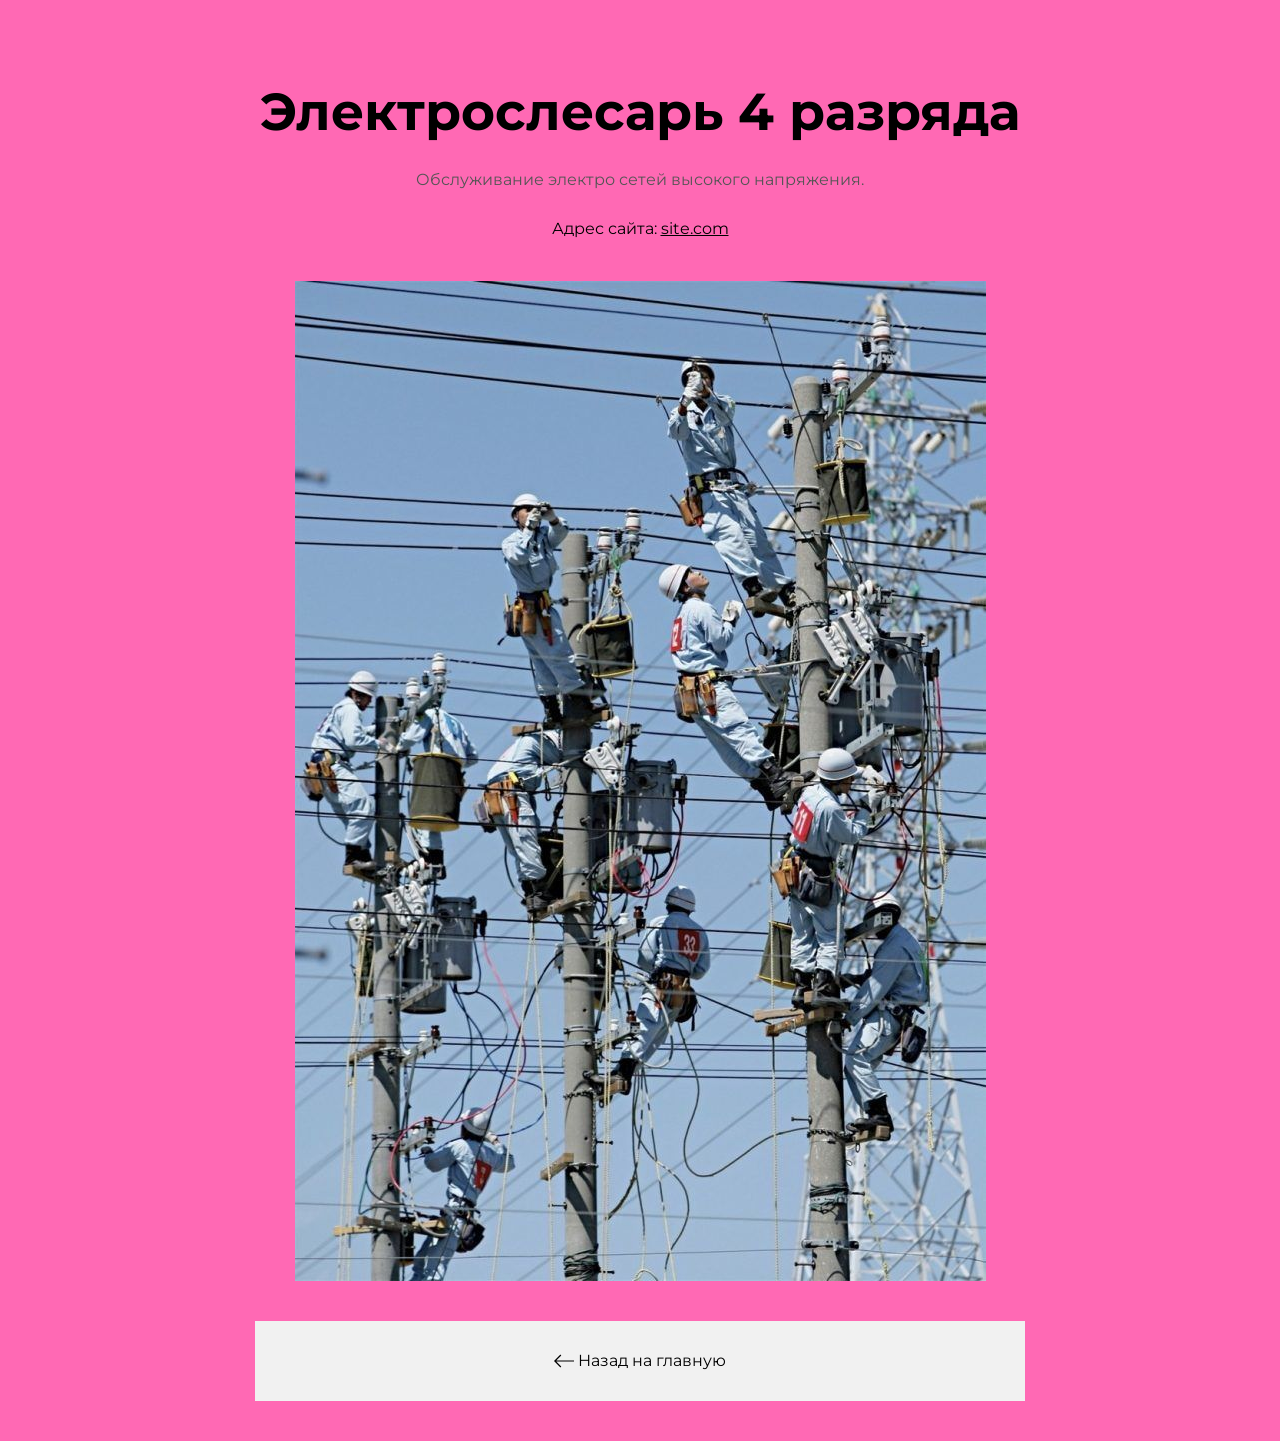
==== panto.html @ 3bef08d6 "Add files via upload" ====
<!DOCTYPE html>
<html lang="en">
<head>
    <meta charset="UTF-8">
    <meta name="viewport" content="width=device-width, initial-scale=1.0">
    <title>Электро слесарь 4 разряда</title>
    
     <link rel="stylesheet" href="./css/reset.css"/>
        <Link rel="stylesheet" href="./css/main.css"/>
         <Link rel="stylesheet" href="./css/media.css"/>

         <link rel="icon" type="image/x-icon" href="./img/favicons/favicon.svg">
        <link rel="apple-touch-icon" sizes="180x180" href="./img/favicons/apple-touch-icon.png">
</head>
<body>
   <article class="inner-page">
    <div class="container">
        <div class="inner-page-details">
<h1 class="inner-page-title">Электрослесарь 4 разряда</h1>

<div class="inner-page-text">
<p>Обслуживание электро сетей высокого напряжения.
</p>
<p class="inner-page-link">Адрес сайта: <a href="html://new.poiuytrewq107.ru" target="_blank"> site.com</a></p>
      
</div>

  </div>
<img class="inner-page-img" src="./img/projects/1.jpg" srcset="./img/projects/project-panto-full@2x.jpg 2x" alt=" Сайт магазина мебели">

<a href="./index.html" class="inner-page-backlink"> 
    <img src="./img/icons/arrow-left.svg " alt=" Назад на главную">
   Назад на главную
</a>


</div>
</article>

</body>
</html>
---- css/main.css ----
@import url('https://fonts.googleapis.com/css2?family=Montserrat:ital,wght@0,100..900;1,100..900&display=swap');
/*base*/
html {
  scroll-behavior: smooth;
}
body{
   font-family: "Montserrat", sans-serif;
  font-optical-sizing: auto;
  font-weight: 400;
  font-style: normal;
    background-color: hotpink;
    
}
.none {
  display:  none !important;
}
.container {
 
max-width: 1200px;
    margin: 0 auto;
    padding: 0 15px;
}
/*header*/
.header{ position: relative;
  overflow: hidden;
    padding-top: 80px;
    padding-bottom: 80px;
    border-bottom-right-radius: 100px;
    background: #252525 linear-gradient(158deg, #2f2f2f 0%, #202020 100%);
  color: #fff; 
}
.header .container {
  position: relative;
  z-index: 9;
}
.header-video{
  position: absolute;
  top: 0;
  left: 0;
  width: 100%;
  height: 100%;
  object-fit: cover;
  object-position: center;
  opacity: 0.5;
}
.header-row{
  display:flex ;
  flex-direction: row;
  align-items: center;
  column-gap: 60px;
}
.header-img{
border-radius: 80px;
}
.header-title{
  margin-bottom: 10px;
  font-weight: 700px;
  font-size: 60px;
}
.header-text{
  margin-bottom: 20px;
  font-size: 26px;
  font-weight: 300;
}
.header-btns{
  display: flex;
  column-gap: 20px;
}
.btn{
  height: 48px;
  padding-top: 15px;
  padding-left: 25px;
  padding-right: 25px;
  background-color: black;
  border-radius: 8px;
  color: #fff;
  line-height: 1;
  transition: 1s;

}
.btn:hover{background-color:chartreuse ;}
.btn-outline{
  height: 48px;
  padding-top: 15px;
  padding-left: 25px;
  padding-right: 25px;
  border: 1px solid #3B3B3B;
  border-radius: 8px;
  color: #fff;
  line-height: 1;
  transition: 1s;
}
.btn-outline:hover{
  border-color: chartreuse;
}

/*portfolio*/
.portfolio{
  padding: 80px 0;
}
.portfolio-title{
  margin-bottom: 65px;
  font-size: 52px;
  font-weight: 700px;
  text-align: center;
}

.projects{
  
  display: flex;
  flex-direction: column;
  row-gap: 70px;
  align-items: center;
}

.project{
text-align: center;
}
.project-img{
  margin-bottom: 30px;
  border-radius: 30px;
transition: opacity 0.5s ease-in;
}
.project-img:hover {
  opacity: 0.8;
}
.project-title{
  font-size: 22px;

}
.project-title a {
  color: #000;
  text-decoration: underline;
}
/*Contacts*/

.contacts {
  padding: 80px 0;
  background-color: #252525;
  border-top-left-radius: 100px;
  color: #fff;
}
.contacts-title {
  margin-bottom: 65px;
  font-size: 52px;
  font-weight: 700;
  text-align: center;
}
.massangers {
  display: flex;
  column-gap: 30px;
  flex-wrap: wrap;
  row-gap: 30px;
}
.massanger {
  flex-grow: 1;
  display: flex;
  column-gap: 15px;
  align-items: center;
  padding: 46px 20px;
  border-radius: 20px;
  border: 1px solid blue;
  color: #fff;
  font-size: 20px;
  transition:  background-color  0.5s ease-in;
}
.massanger:hover {
  background-color: #1E1E1E;
}

/*footer*/
.footer{
  padding: 30px 0;
background-color: #1E1E1E ;
color: #5D5D5D;
}
.footer a {
color: brown;
}
.footer-inner{
  text-align: center;
font-size:  15px;
}
.footer-inner p+p {
margin-top: 15px;
}
/*inner-page*/
.inner-page {
  padding: 80px 0px 40px;
}
.inner-page-details {
  display: flex;
  flex-direction: column;
  row-gap: 25px;
  align-items: center;
margin-bottom: 40px;
text-align: center;
}
.inner-page-title{
  font-size: 52px;
  font-weight: 700;
}
.inner-page-text {
  display: flex;
  flex-direction: column;
  row-gap: 25px; 
max-width: 570px;
color: #555555;
line-height: 1.5;
}
.inner-page-link{
color: #000;
}
.inner-page-link a {
  color: #000;
  text-decoration: underline;
}
.inner-page-img{
  display: block;
  margin: 0 auto;
  margin-bottom: 40px;
}
.inner-page-backlink{
display: block; 
max-width: 770px;
 padding: 30px;
 margin: 0 auto;
background-color: #f1f1f1;
text-align: center;
color: #000;
transition: all 0.5s ease-in;
}
.inner-page-backlink:hover{
  background-color: burlywood;
}
---- css/media.css ----
@media (max-width: 1080px){

    .body {
        background-color: blue;
    }


.header-row {
    column-gap: 30px;
}
.header-img {
    width: 300px;
    border-radius: 30px;
}
.hrader-title {
    font-size: 52px;
}
.header-text {
    font-size: 22px;
}
.portfolio-title {
    font-size: 42px;
}
.contacts-title {
    font-size: 42px;
}
.inner-page-title {
    font-size: 42px;
}
}

@media (max-width: 768px){
 .header {
    padding-top: 20px;
    padding-bottom: 40px;
    border-bottom-right-radius: 60px;

 }
 .header-row {
    flex-direction: column;
    align-items: flex-start;
    row-gap: 20px;
 }
 .header-img {
    max-width: 100%;
    width: auto;
 }
 .hrader-title {
   font-size: 32px; 
 }
 .header-text {
    font-size: 18px;
 }
 /*botns*/

.btn,
.btn-outline {
    height: 42px;
    padding: 12px 15px 0;
} 
/*portfolio*/

.portfolio {
    padding: 40px 0;
}
.portfolio-title {
    margin-bottom: 30px;
    font-size: 28px;
}
.projects {
    row-gap: 30px;
}
.projectc-img {
    margin-bottom: 20px;
    border-radius: 14px;
    
}
.project-title {
    font-size: 16px;
}
/*contacts*/
.contacts {
    padding: 40px 0;
    border-top-left-radius: 60px;
}
.contacts-title {
    margin-bottom: 30px;
    font-size: 28px;
}
.messangers{
    gap: 20px;
}
.messanger {
    padding: 32px 2opx;
    border-radius: 12px;
    font-size: 16px;
}
/*footer*/
.footer-inner {
    font-size: 12px;
}
/*inner-page*/
.inner-page {
    padding: 40px 0 20px;
}
.inner-page-title {
    margin-bottom: 20px;
    font-size: 28px;
}
.inner-page-details {
    row-gap: 20px;
    margin-bottom: 20px;
  
}
.inner-page-text {
    row-gap: 20px;
}
.inner-page-img {
    margin-bottom: 20px;
}
.inner-page-backline {
    padding: 20px;
}
}
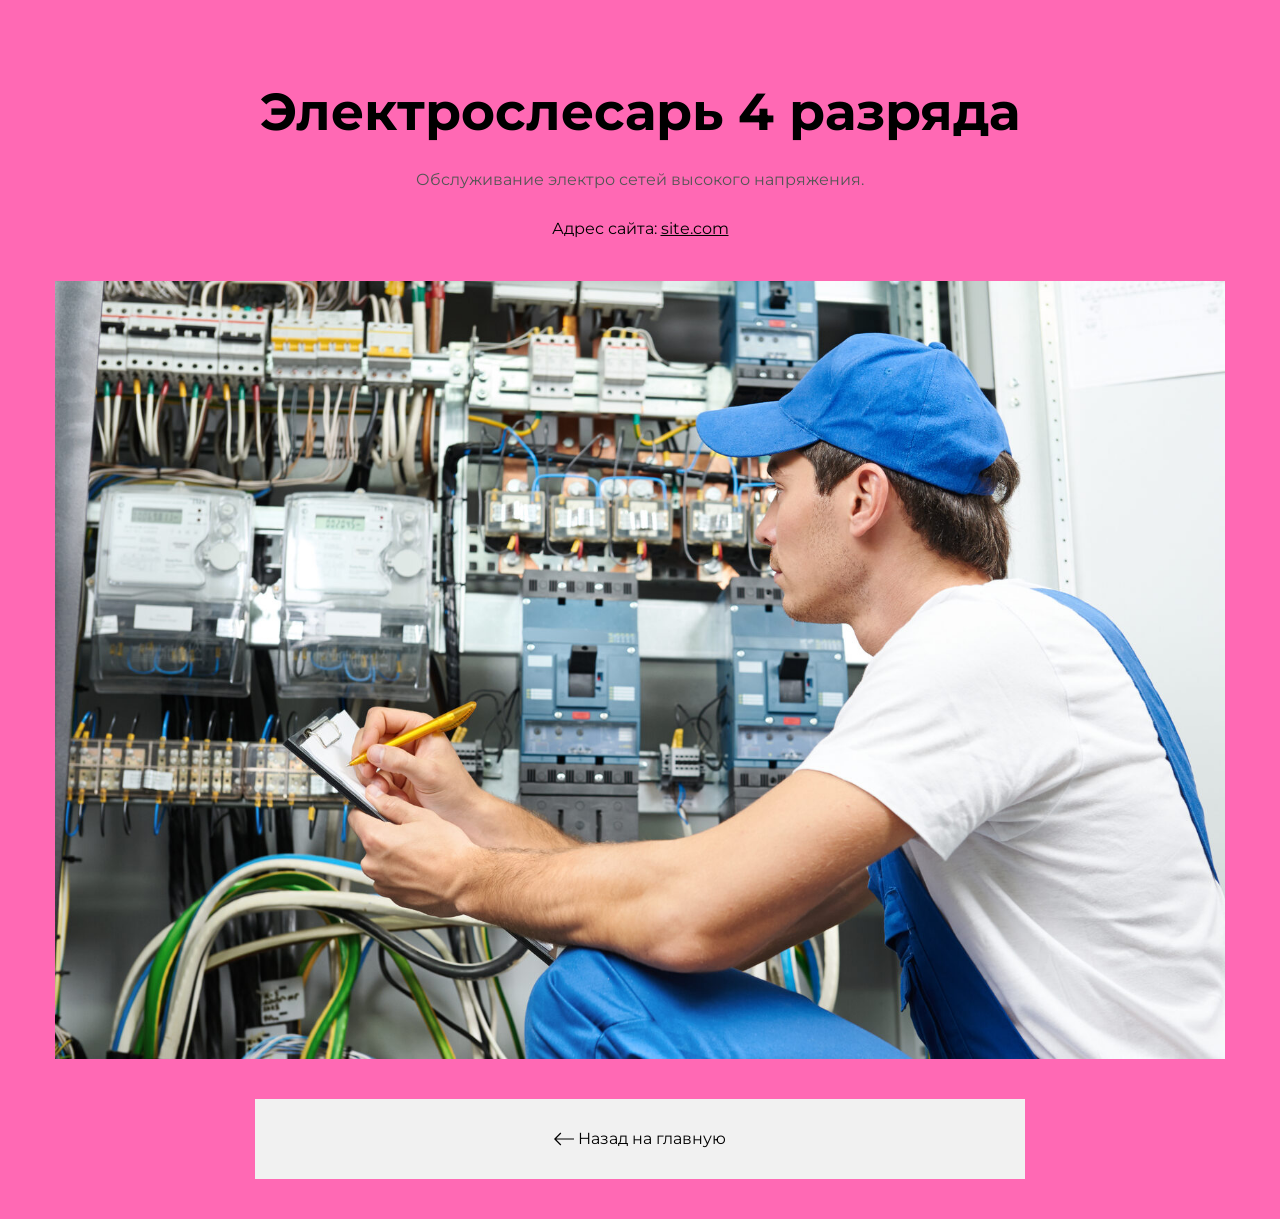
==== commit 019ebc32: "Add files via upload" ====
--- a/panto.html
+++ b/panto.html
@@ -26,7 +26,7 @@
 </div>
 
   </div>
-<img class="inner-page-img" src="./img/projects/1.jpg" srcset="./img/projects/project-panto-full@2x.jpg 2x" alt=" Сайт магазина мебели">
+<img class="inner-page-img" src="img/4.jpg" alt=" Сайт магазина мебели">
 
 <a href="./index.html" class="inner-page-backlink"> 
     <img src="./img/icons/arrow-left.svg " alt=" Назад на главную">
